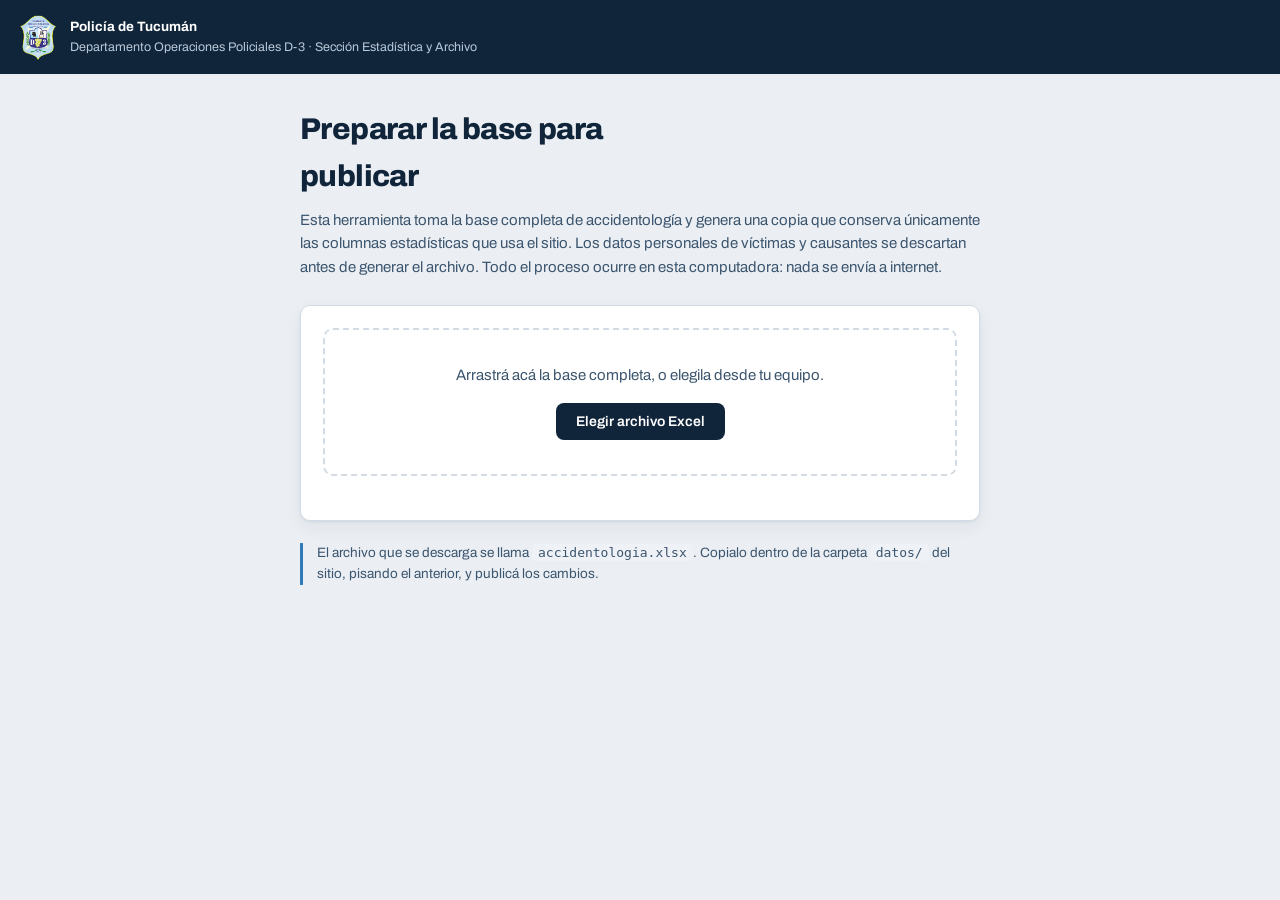
==== preparar-base.html @ 90961778 "Primera subida de datos" ====
<!DOCTYPE html>
<html lang="es-AR">
<head>
<meta charset="utf-8">
<meta name="viewport" content="width=device-width, initial-scale=1">
<title>Preparar base para publicar — Accidentología Vial</title>
<script src="https://cdn.sheetjs.com/xlsx-0.20.3/package/dist/xlsx.full.min.js"></script>
<link rel="preconnect" href="https://fonts.googleapis.com">
<link rel="preconnect" href="https://fonts.gstatic.com" crossorigin>
<link href="https://fonts.googleapis.com/css2?family=Archivo:wght@400;500;600;700;800&display=swap" rel="stylesheet">
<style>
:root{--tinta:#10243A;--azul:#2E7BB5;--papel:#EBEFF4;--linea:#D3DBE4;--ok:#5B8C6A;--mal:#A3232B}
*{box-sizing:border-box}
body{margin:0;background:var(--papel);color:var(--tinta);font-family:'Archivo',system-ui,sans-serif;font-size:15px;line-height:1.55}
.marca{background:var(--tinta);color:#fff;padding:14px 20px;display:flex;gap:14px;align-items:center}
.marca img{height:46px}
.marca div{font-size:12.5px;color:#B9C9D9}
.marca b{display:block;color:#fff;font-size:13.5px}
main{max-width:720px;margin:0 auto;padding:32px 20px 70px}
h1{font-size:30px;font-weight:800;letter-spacing:-.02em;margin:0 0 10px;max-width:18ch}
.intro{color:#3C556E;margin:0 0 26px}
.caja{background:#fff;border:1px solid var(--linea);border-radius:10px;padding:22px;box-shadow:0 1px 2px rgba(16,36,58,.08),0 6px 18px rgba(16,36,58,.06)}
.soltar{border:2px dashed var(--linea);border-radius:10px;padding:34px 20px;text-align:center}
.soltar.sobre{border-color:var(--azul);background:#E4EDF5}
.soltar p{margin:0 0 16px;color:#3C556E}
button{font-family:inherit;font-size:14px;font-weight:600;background:var(--tinta);color:#fff;border:0;border-radius:8px;padding:11px 20px;cursor:pointer}
button:hover{background:var(--azul)}
button[disabled]{opacity:.5;cursor:default}
:focus-visible{outline:2px solid var(--azul);outline-offset:2px}
.resultado{margin-top:22px}
.fila{display:flex;gap:10px;padding:7px 0;border-bottom:1px solid #EEF1F5;font-size:14px}
.fila:last-child{border:0}
.fila .m{margin-left:auto;font-weight:600;font-variant-numeric:tabular-nums}
.aviso{font-size:13.5px;color:#3C556E;margin-top:22px;padding-left:14px;border-left:3px solid var(--azul)}
.mal{color:var(--mal)}
ul{padding-left:20px;margin:10px 0 0}
li{margin:3px 0;font-size:14px}
code{background:#EEF1F5;padding:1px 6px;border-radius:4px;font-size:13px}
</style>
</head>
<body>
<header class="marca">
  <img src="assets/logo-d3.png" alt="">
  <div><b>Policía de Tucumán</b>Departamento Operaciones Policiales D-3 · Sección Estadística y Archivo</div>
</header>

<main>
  <h1>Preparar la base para publicar</h1>
  <p class="intro">Esta herramienta toma la base completa de accidentología y genera una copia que conserva
  únicamente las columnas estadísticas que usa el sitio. Los datos personales de víctimas y causantes se
  descartan antes de generar el archivo. Todo el proceso ocurre en esta computadora: nada se envía a internet.</p>

  <div class="caja">
    <div class="soltar" id="soltar">
      <p>Arrastrá acá la base completa, o elegila desde tu equipo.</p>
      <button id="btn">Elegir archivo Excel</button>
      <input type="file" id="archivo" accept=".xlsx,.xlsm,.xls" hidden>
    </div>
    <div class="resultado" id="resultado"></div>
  </div>

  <div class="aviso">
    El archivo que se descarga se llama <code>accidentologia.xlsx</code>. Copialo dentro de la carpeta
    <code>datos/</code> del sitio, pisando el anterior, y publicá los cambios.
  </div>
</main>

<script>
const COLUMNAS = ['AÑO','MES','FECHA','ZONA HORARIA','DEPARTAMENTO','U.U.R.R.','DEPENDENCIA','ZONA',
  'TIPO DE VIA','CAUSA','CATEGORIA DE SINIESTRO','TIPO DE SINIESTRO','PARTICIPANTE 12','PARTICIPANTE 23',
  'SEXO','RANGO ETARIO','CONDICION DE LA VICTIMA','ILESO','HERIDOS LEVES','HERIDOS GRAVES',
  'FALLECIDOS EN EL LUGAR ( 24 HS.)','FALLECIDOS LUEGO (+ DE 24 HS.)'];

const clave = s => String(s||'').normalize('NFD').replace(/[\u0300-\u036f]/g,'').toUpperCase().replace(/[^A-Z0-9]/g,'');
const nro = n => new Intl.NumberFormat('es-AR').format(n||0);
const res = document.getElementById('resultado');
const zona = document.getElementById('soltar');

document.getElementById('btn').onclick = () => document.getElementById('archivo').click();
document.getElementById('archivo').onchange = e => { if(e.target.files[0]) procesar(e.target.files[0]); };
['dragenter','dragover'].forEach(ev => zona.addEventListener(ev, e => {e.preventDefault(); zona.classList.add('sobre');}));
['dragleave','drop'].forEach(ev => zona.addEventListener(ev, e => {e.preventDefault(); zona.classList.remove('sobre');}));
zona.addEventListener('drop', e => { if(e.dataTransfer.files[0]) procesar(e.dataTransfer.files[0]); });

function procesar(file){
  res.innerHTML = '<p>Leyendo el archivo…</p>';
  const fr = new FileReader();
  fr.onload = () => { setTimeout(()=>generar(fr.result, file.name), 30); };
  fr.onerror = () => res.innerHTML = '<p class="mal">No se pudo leer el archivo.</p>';
  fr.readAsArrayBuffer(file);
}

function generar(buf, nombre){
  try{
    const wb = XLSX.read(buf, {type:'array', cellDates:true});
    const hoja = wb.SheetNames[0];
    const filas = XLSX.utils.sheet_to_json(wb.Sheets[hoja], {header:1, raw:true, defval:null, blankrows:false});
    if(!filas.length) throw new Error('la primera hoja está vacía');

    const enc = filas[0].map(clave);
    const idx = [], faltan = [];
    COLUMNAS.forEach(c => {
      const i = enc.indexOf(clave(c));
      if(i < 0) faltan.push(c); else idx.push(i);
    });
    const descartadas = filas[0].length - idx.length;

    const salida = filas.map(f => idx.map(i => f[i] === undefined ? null : f[i]));
    const nueva = XLSX.utils.aoa_to_sheet(salida, {cellDates:true});
    const libro = XLSX.utils.book_new();
    XLSX.utils.book_append_sheet(libro, nueva, 'BASE');
    XLSX.writeFile(libro, 'accidentologia.xlsx', {compression:true});

    res.innerHTML = `
      <div class="fila">Registros conservados<span class="m">${nro(filas.length-1)}</span></div>
      <div class="fila">Columnas estadísticas publicadas<span class="m">${nro(idx.length)}</span></div>
      <div class="fila">Columnas descartadas<span class="m">${nro(descartadas)}</span></div>
      <p style="margin:16px 0 0">El archivo <b>accidentologia.xlsx</b> se descargó en tu carpeta de descargas.</p>
      ${faltan.length ? `<p class="mal" style="margin-top:12px">No se encontraron estas columnas en la base, así que quedaron fuera:</p><ul class="mal">${faltan.map(c=>`<li>${c}</li>`).join('')}</ul>` : ''}`;
  }catch(err){
    res.innerHTML = '<p class="mal">El archivo no pudo interpretarse: ' + err.message + '</p>';
  }
}
</script>
</body>
</html>
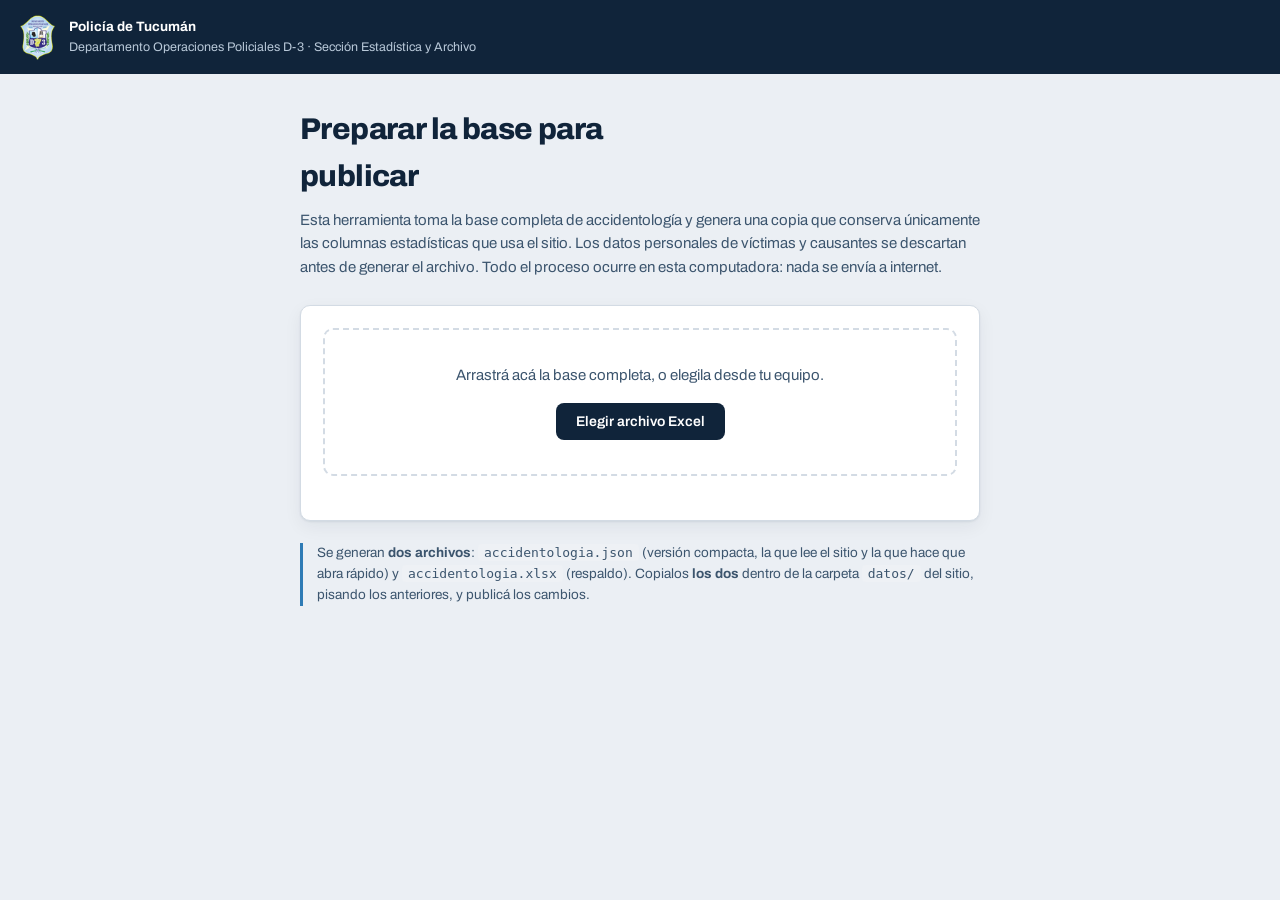
==== commit 0b9767c0: "Actualización 29-09 2026 Se modifico estructura de html, se corrigieron datos y se agregaron datos" ====
--- a/preparar-base.html
+++ b/preparar-base.html
@@ -60,13 +60,14 @@
   </div>
 
   <div class="aviso">
-    El archivo que se descarga se llama <code>accidentologia.xlsx</code>. Copialo dentro de la carpeta
-    <code>datos/</code> del sitio, pisando el anterior, y publicá los cambios.
+    Se generan <b>dos archivos</b>: <code>accidentologia.json</code> (versión compacta, la que lee el sitio y
+    la que hace que abra rápido) y <code>accidentologia.xlsx</code> (respaldo). Copialos <b>los dos</b> dentro de
+    la carpeta <code>datos/</code> del sitio, pisando los anteriores, y publicá los cambios.
   </div>
 </main>
 
 <script>
-const COLUMNAS = ['AÑO','MES','FECHA','ZONA HORARIA','DEPARTAMENTO','U.U.R.R.','DEPENDENCIA','ZONA',
+const COLUMNAS = ['AÑO','MES','FECHA','ZONA HORARIA','DEPARTAMENTO','LOCALIDAD','U.U.R.R.','DEPENDENCIA','ZONA',
   'TIPO DE VIA','CAUSA','CATEGORIA DE SINIESTRO','TIPO DE SINIESTRO','PARTICIPANTE 12','PARTICIPANTE 23',
   'SEXO','RANGO ETARIO','CONDICION DE LA VICTIMA','ILESO','HERIDOS LEVES','HERIDOS GRAVES',
   'FALLECIDOS EN EL LUGAR ( 24 HS.)','FALLECIDOS LUEGO (+ DE 24 HS.)'];
@@ -90,6 +91,38 @@
   fr.readAsArrayBuffer(file);
 }
 
+/* Formato compacto para el sitio: por cada columna, la lista de valores distintos y,
+   por registro, la posición de su valor en esa lista. Las fechas se guardan como
+   {d:'AAAA-MM-DD'}. Lo interpreta decodificarBase() en app.js. */
+function codificarBase(filas){
+  const nc = filas[0].length, n = filas.length - 1;
+  const p2 = x => String(x).padStart(2, '0');
+  const dic = [], cod = [];
+  for(let c = 0; c < nc; c++){
+    const mapa = new Map(), lista = [], col = new Array(n);
+    for(let r = 0; r < n; r++){
+      let v = filas[r + 1][c];
+      if(v === undefined) v = null;
+      if(v instanceof Date) v = isNaN(v) ? null : {d: v.getFullYear() + '-' + p2(v.getMonth() + 1) + '-' + p2(v.getDate())};
+      const k = (v && typeof v === 'object') ? 'd:' + v.d : typeof v + ':' + v;
+      let i = mapa.get(k);
+      if(i === undefined){ i = lista.length; mapa.set(k, i); lista.push(v); }
+      col[r] = i;
+    }
+    dic.push(lista); cod.push(col);
+  }
+  const hoy = new Date();
+  return {v:1, gen: hoy.getFullYear() + '-' + p2(hoy.getMonth() + 1) + '-' + p2(hoy.getDate()),
+          cols: filas[0], dic, cod};
+}
+
+function enlaceDescarga(nombre, blob){
+  const url = URL.createObjectURL(blob);
+  const a = document.createElement('a');
+  a.href = url; a.download = nombre;
+  return {url, a};
+}
+
 function generar(buf, nombre){
   try{
     const wb = XLSX.read(buf, {type:'array', cellDates:true});
@@ -111,11 +144,19 @@
     XLSX.utils.book_append_sheet(libro, nueva, 'BASE');
     XLSX.writeFile(libro, 'accidentologia.xlsx', {compression:true});
 
+    const json = JSON.stringify(codificarBase(salida));
+    const blobJson = new Blob([json], {type:'application/json'});
+    const dj = enlaceDescarga('accidentologia.json', blobJson);
+    setTimeout(() => dj.a.click(), 500);       // el navegador puede pedir permiso para la segunda descarga
+    const kb = n => new Intl.NumberFormat('es-AR').format(Math.round(n / 1024));
+
     res.innerHTML = `
       <div class="fila">Registros conservados<span class="m">${nro(filas.length-1)}</span></div>
       <div class="fila">Columnas estadísticas publicadas<span class="m">${nro(idx.length)}</span></div>
       <div class="fila">Columnas descartadas<span class="m">${nro(descartadas)}</span></div>
-      <p style="margin:16px 0 0">El archivo <b>accidentologia.xlsx</b> se descargó en tu carpeta de descargas.</p>
+      <div class="fila">Tamaño de <b>accidentologia.json</b><span class="m">${kb(blobJson.size)} KB</span></div>
+      <p style="margin:16px 0 0">Se descargaron <b>accidentologia.xlsx</b> y <b>accidentologia.json</b> en tu carpeta de descargas.
+      Si el navegador bloqueó alguno, <a href="${dj.url}" download="accidentologia.json"><b>descargá el .json desde acá</b></a>.</p>
       ${faltan.length ? `<p class="mal" style="margin-top:12px">No se encontraron estas columnas en la base, así que quedaron fuera:</p><ul class="mal">${faltan.map(c=>`<li>${c}</li>`).join('')}</ul>` : ''}`;
   }catch(err){
     res.innerHTML = '<p class="mal">El archivo no pudo interpretarse: ' + err.message + '</p>';
